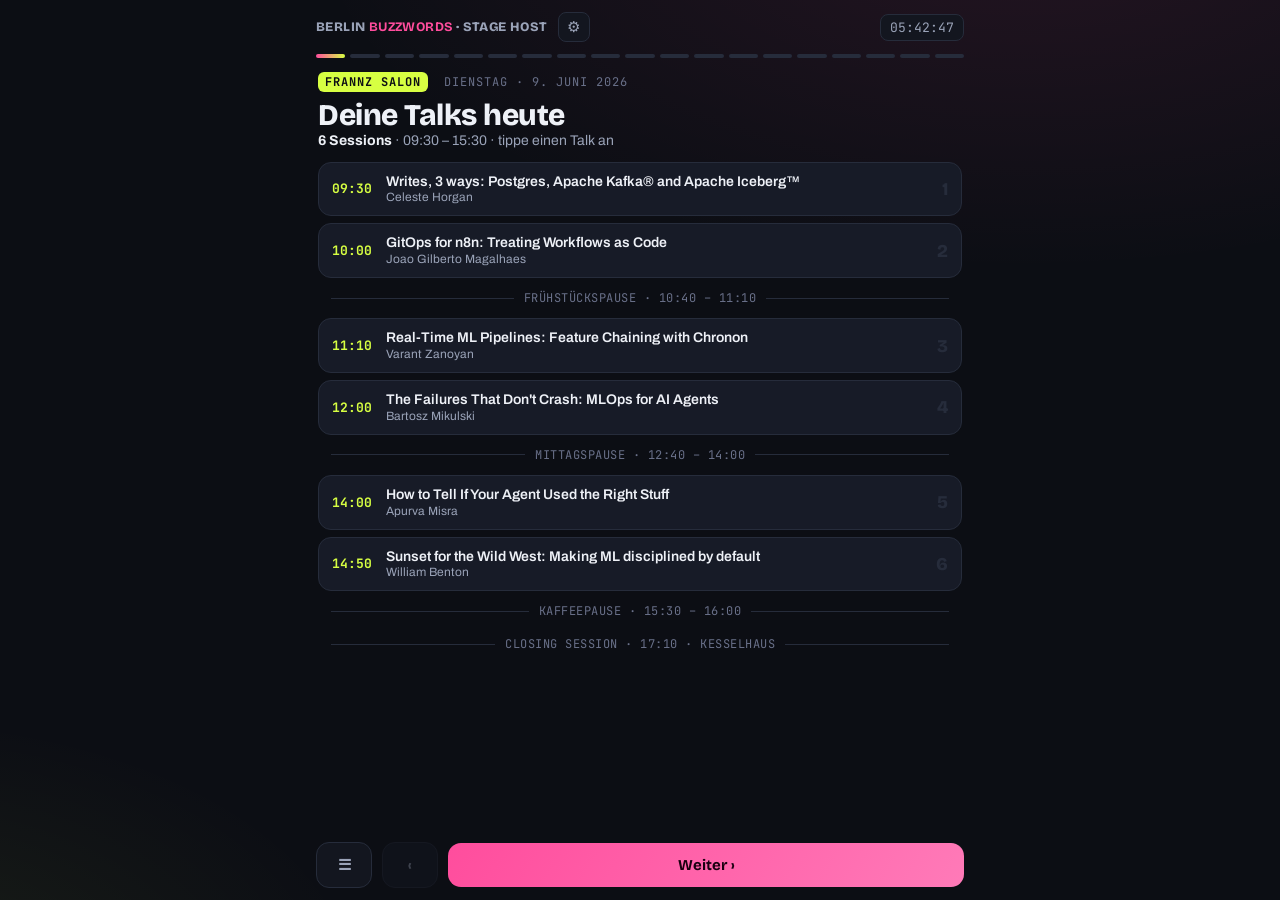
==== index.html @ 0025b85b "Add Stage Host page and PRD, deploy via GitHub Pages - index.html: Berlin Buzzwords Frannz Salon sta" ====
<!DOCTYPE html>
<html lang="de">
<head>
<meta charset="UTF-8">
<meta name="viewport" content="width=device-width, initial-scale=1.0, viewport-fit=cover">
<title>Stage Host · Frannz Salon · Di 9. Juni</title>
<link rel="preconnect" href="https://fonts.googleapis.com">
<link rel="preconnect" href="https://fonts.gstatic.com" crossorigin>
<link href="https://fonts.googleapis.com/css2?family=Bricolage+Grotesque:opsz,wght@12..96,500;12..96,700;12..96,800&family=Archivo:wght@400;500;600&family=JetBrains+Mono:wght@500;700&display=swap" rel="stylesheet">
<style>
  :root{
    --bg:#0c0e14;
    --bg2:#13161f;
    --card:#171b27;
    --line:#262c3b;
    --ink:#eef1f7;
    --mut:#9aa3b8;
    --dim:#697089;
    --accent:#d7ff42;      /* electric lime – time/active */
    --magenta:#ff4d9d;     /* buzzwords nod */
    --amber:#ffb22e;       /* 10 min cue */
    --red:#ff5a52;         /* 5 min / overrun */
    --green:#46e0a0;
    --shadow:0 24px 60px -20px rgba(0,0,0,.75);
  }
  *{box-sizing:border-box;margin:0;padding:0;-webkit-tap-highlight-color:transparent}
  html,body{height:100%}
  body{
    background:
      radial-gradient(1200px 600px at 80% -10%, rgba(255,77,157,.10), transparent 60%),
      radial-gradient(900px 500px at -10% 110%, rgba(215,255,66,.07), transparent 55%),
      var(--bg);
    color:var(--ink);
    font-family:"Archivo",system-ui,sans-serif;
    overflow:hidden;
    -webkit-font-smoothing:antialiased;
  }
  .app{height:100dvh;display:flex;flex-direction:column;max-width:680px;margin:0 auto;position:relative}

  /* top bar */
  .top{
    display:flex;align-items:center;gap:10px;
    padding:calc(env(safe-area-inset-top) + 12px) 16px 12px;
  }
  .brand{font-family:"Bricolage Grotesque";font-weight:800;letter-spacing:.4px;font-size:13px;color:var(--mut);text-transform:uppercase}
  .brand b{color:var(--magenta)}
  .clock{margin-left:auto;font-family:"JetBrains Mono";font-size:13px;color:var(--mut);background:var(--bg2);border:1px solid var(--line);padding:4px 9px;border-radius:8px}
  .gear{background:var(--bg2);border:1px solid var(--line);color:var(--mut);width:32px;height:30px;border-radius:8px;font-size:15px;cursor:pointer}
  .gear:active{transform:scale(.94)}

  /* progress dots */
  .rail{display:flex;gap:5px;padding:0 16px 8px}
  .rail .seg{flex:1;height:4px;border-radius:3px;background:var(--line);overflow:hidden;position:relative}
  .rail .seg.done{background:var(--mut)}
  .rail .seg.active{background:linear-gradient(90deg,var(--magenta),var(--accent))}

  /* stage */
  .stage{flex:1;position:relative;overflow:hidden}
  .slide{position:absolute;inset:0;padding:8px 18px 14px;display:flex;flex-direction:column;overflow-y:auto;
    opacity:0;transform:translateX(28px);pointer-events:none;transition:opacity .28s ease,transform .28s ease}
  .slide.show{opacity:1;transform:none;pointer-events:auto}
  .slide.left{transform:translateX(-28px)}

  .kicker{font-family:"JetBrains Mono";font-size:12px;letter-spacing:1px;text-transform:uppercase;color:var(--dim)}
  .kicker .pill{color:var(--bg);background:var(--accent);padding:2px 7px;border-radius:6px;font-weight:700;margin-right:8px}
  .kicker .ph{color:var(--magenta)}

  /* AGENDA */
  .agenda h1{font-family:"Bricolage Grotesque";font-weight:800;font-size:30px;line-height:1.02;margin:10px 0 2px;letter-spacing:-.5px}
  .agenda .sub{color:var(--mut);font-size:14px;margin-bottom:14px}
  .agenda .sub b{color:var(--ink)}
  .list{display:flex;flex-direction:column;gap:7px;padding-bottom:8px}
  .row{display:flex;align-items:center;gap:12px;background:var(--card);border:1px solid var(--line);border-radius:13px;padding:11px 13px;cursor:pointer;transition:border-color .15s,transform .08s}
  .row:active{transform:scale(.99)}
  .row .t{font-family:"JetBrains Mono";font-size:13px;color:var(--accent);min-width:42px;font-weight:700}
  .row .tt{font-size:14px;font-weight:600;line-height:1.2}
  .row .sp{font-size:12px;color:var(--mut)}
  .row .num{margin-left:auto;font-family:"Bricolage Grotesque";font-weight:800;font-size:18px;color:var(--line)}
  .row.now{border-color:var(--accent);box-shadow:0 0 0 1px var(--accent) inset}
  .row.now .num{color:var(--accent)}
  .brk{display:flex;align-items:center;gap:10px;padding:5px 13px;color:var(--dim);font-size:12px;font-family:"JetBrains Mono";text-transform:uppercase;letter-spacing:.5px}
  .brk::before,.brk::after{content:"";height:1px;background:var(--line);flex:1}
  .nowtag{margin-left:6px;font-family:"JetBrains Mono";font-size:10px;color:var(--bg);background:var(--magenta);padding:1px 6px;border-radius:20px;letter-spacing:.5px}

  /* OVERVIEW */
  .timeblock{font-family:"JetBrains Mono";font-weight:700;font-size:15px;color:var(--ink);margin-top:6px}
  .timeblock .dur{color:var(--mut);font-weight:500}
  .ov-title{font-family:"Bricolage Grotesque";font-weight:800;font-size:27px;line-height:1.05;letter-spacing:-.5px;margin:8px 0 14px}
  .spk{display:flex;align-items:center;gap:14px;background:var(--card);border:1px solid var(--line);border-radius:16px;padding:13px}
  .ava{width:74px;height:74px;border-radius:13px;object-fit:cover;background:var(--bg2);flex-shrink:0;border:1px solid var(--line)}
  .ava.ph{display:flex;align-items:center;justify-content:center;font-family:"Bricolage Grotesque";font-weight:800;font-size:26px;color:var(--magenta)}
  .spk .nm{font-family:"Bricolage Grotesque";font-weight:700;font-size:20px;line-height:1.05}
  .spk .rl{font-size:13px;color:var(--mut);margin-top:3px;line-height:1.25}
  .tags{display:flex;flex-wrap:wrap;gap:6px;margin-top:12px}
  .tag{font-size:11px;font-family:"JetBrains Mono";color:var(--mut);border:1px solid var(--line);border-radius:20px;padding:3px 9px}
  .startbox{margin-top:auto;padding-top:14px}
  .startlabel{font-size:12px;color:var(--dim);font-family:"JetBrains Mono";text-transform:uppercase;letter-spacing:1px}
  .starttime{font-family:"JetBrains Mono";font-weight:700;font-size:40px;line-height:1;margin-top:4px;letter-spacing:-1px}
  .starttime.live{color:var(--green)}
  .starttime.soon{color:var(--amber)}
  .starttime.done{color:var(--dim)}
  .starttime .u{font-size:18px;font-weight:500;color:var(--mut);letter-spacing:0}
  .startclock{font-family:"JetBrains Mono";font-size:14px;color:var(--mut);margin-top:6px}

  /* ANMODERATION */
  .anm-name{font-family:"Bricolage Grotesque";font-weight:700;font-size:18px;margin:8px 0 2px}
  .anm-name span{color:var(--magenta)}
  .script{background:var(--card);border:1px solid var(--line);border-left:3px solid var(--magenta);border-radius:14px;padding:18px 19px;font-size:23px;line-height:1.55;margin-top:10px}
  .script .sent{display:block;margin-bottom:9px}
  .script .hand{display:block;margin-top:14px;color:var(--accent);font-weight:700;font-size:24px}
  .anm-hint{margin-top:12px;font-size:12.5px;color:var(--mut);display:flex;gap:8px;align-items:flex-start;line-height:1.35}
  .anm-hint b{color:var(--ink)}
  .ttsbtn{display:inline-flex;align-items:center;gap:7px;margin-top:12px;background:var(--card);border:1px solid var(--line);color:var(--ink);font-family:"Bricolage Grotesque";font-weight:700;font-size:15px;padding:11px 17px;border-radius:11px;cursor:pointer}
  .ttsbtn:active{transform:scale(.98)}
  .ttsbtn.on{background:var(--magenta);border-color:var(--magenta);color:#1a0010}
  .ttsbtn:disabled{opacity:.5;cursor:default}

  /* COUNTDOWN */
  .cd-wrap{flex:1;display:flex;flex-direction:column;align-items:center;justify-content:center;text-align:center;gap:2px}
  .cd-for{font-size:14px;color:var(--mut);max-width:90%}
  .cd-for b{color:var(--ink)}
  .cd-time{font-family:"JetBrains Mono";font-weight:700;font-size:23vw;line-height:.92;letter-spacing:-2px;color:var(--green);transition:color .3s;cursor:pointer}
  .fstip{font-size:11px;color:var(--dim);font-family:"JetBrains Mono";letter-spacing:.5px;margin-top:2px}
  /* fullscreen speaker timer */
  .fs{position:fixed;inset:0;background:#04050a;display:none;flex-direction:column;align-items:center;justify-content:center;z-index:60;cursor:pointer}
  .fs.open{display:flex}
  .fs .num{font-family:"JetBrains Mono";font-weight:700;line-height:.86;font-size:42vw;letter-spacing:-4px;color:var(--green)}
  .fs .num.amber{color:var(--amber)}
  .fs .num.red{color:var(--red)}
  .fs .unit{font-family:"Bricolage Grotesque";font-weight:700;font-size:9vw;color:var(--mut);text-transform:uppercase;letter-spacing:6px;margin-top:1vw}
  .fs .sub{font-family:"JetBrains Mono";font-size:8vw;color:var(--dim);margin-top:4vw}
  .fs .hintc{position:absolute;bottom:calc(env(safe-area-inset-bottom) + 16px);font-size:12px;color:#262c3b;font-family:"JetBrains Mono";letter-spacing:1px}
  @media(min-width:520px){.fs .num{font-size:230px}.fs .unit{font-size:48px}.fs .sub{font-size:42px}}
  @media(min-width:520px){.cd-time{font-size:120px}}
  .cd-time.amber{color:var(--amber)}.cd-time.red{color:var(--red)}.cd-time.over{color:var(--red)}.cd-time.idle{color:var(--dim)}
  .cd-state{font-family:"JetBrains Mono";font-size:13px;letter-spacing:1px;text-transform:uppercase;color:var(--dim);min-height:18px}
  .cue{font-family:"JetBrains Mono";font-weight:700;font-size:14px;padding:6px 14px;border-radius:30px;margin-top:4px;min-height:0;opacity:0;transition:opacity .25s}
  .cue.on{opacity:1}
  .cue.c10{background:rgba(255,178,46,.15);color:var(--amber);border:1px solid var(--amber)}
  .cue.c5{background:rgba(255,90,82,.15);color:var(--red);border:1px solid var(--red)}
  .checklist{display:flex;gap:7px;flex-wrap:wrap;justify-content:center;margin-top:14px}
  .chk{font-size:12px;color:var(--mut);border:1px solid var(--line);background:var(--card);border-radius:20px;padding:6px 11px;cursor:pointer;transition:.12s}
  .chk:active{transform:scale(.96)}
  .chk.done{color:var(--green);border-color:var(--green);background:rgba(70,224,160,.08)}
  .chk.done::before{content:"✓ "}
  /* next-event footer */
  .nextbar{margin-top:14px;border-top:1px solid var(--line);padding-top:11px}
  .nextbar .lab{font-family:"JetBrains Mono";font-size:11px;letter-spacing:1px;text-transform:uppercase;color:var(--dim)}
  .nextbar .main{display:flex;align-items:baseline;gap:9px;margin-top:3px;flex-wrap:wrap}
  .nextbar .when{font-family:"JetBrains Mono";font-weight:700;font-size:16px;color:#ffffff;background:#1e2433;border:1px solid #323a4f;padding:4px 10px;border-radius:8px}
  .nextbar .when.brk{color:#fff;background:#7a1f4e;border-color:#a83a6e}
  /* speaker links */
  .links{display:flex;flex-wrap:wrap;gap:7px;margin-top:12px}
  .lnk{font-size:12.5px;color:var(--accent);text-decoration:none;border:1px solid var(--line);background:var(--card);border-radius:9px;padding:6px 11px}
  .lnk:active{transform:scale(.97)}
  /* end-time shift */
  .endshift{display:flex;align-items:center;gap:8px;margin-top:14px;font-size:12px;color:var(--mut);font-family:"JetBrains Mono"}
  .endshift button{width:36px;height:32px;border-radius:8px;border:1px solid var(--line);background:var(--card);color:var(--ink);font-size:16px;cursor:pointer}
  .endshift button:active{transform:scale(.95)}
  .endshift .eff{color:var(--ink);font-weight:700}
  .endshift .info{color:var(--amber)}
  .nextbar .desc{font-size:14px;color:var(--ink)}
  .nextbar .delta{font-family:"JetBrains Mono";font-size:12px;color:var(--mut)}
  .nextbar .after{font-size:12.5px;color:var(--mut);margin-top:4px}

  /* attendance */
  .att{display:flex;align-items:center;gap:8px;margin-top:10px;font-size:12px;color:var(--dim);font-family:"JetBrains Mono";text-transform:uppercase;letter-spacing:.5px}
  .att .opt{border:1px solid var(--line);border-radius:8px;padding:4px 10px;cursor:pointer;color:var(--mut);letter-spacing:0;text-transform:none;font-size:12px}
  .att .opt.sel{border-color:var(--accent);color:var(--accent);background:rgba(215,255,66,.07)}

  /* nav */
  .nav{display:flex;align-items:center;gap:10px;padding:10px 16px calc(env(safe-area-inset-bottom) + 12px)}
  .nav button{flex:1;background:var(--card);border:1px solid var(--line);color:var(--ink);font-family:"Bricolage Grotesque";font-weight:700;font-size:15px;padding:13px;border-radius:13px;cursor:pointer;transition:.1s;display:flex;align-items:center;justify-content:center;gap:7px}
  .nav button:active{transform:scale(.98)}
  .nav button.prev{flex:0 0 56px;color:var(--mut)}
  .nav button.next{background:linear-gradient(120deg,var(--magenta),#ff7ab8);border:none;color:#1a0010}
  .nav button:disabled{opacity:.35}
  .nav .home{flex:0 0 56px;background:var(--bg2);color:var(--mut)}

  /* settings sheet */
  .sheet{position:absolute;inset:0;background:rgba(6,7,11,.6);backdrop-filter:blur(4px);display:none;align-items:flex-end;z-index:30}
  .sheet.open{display:flex}
  .sheet .panel{width:100%;background:var(--bg2);border-top:1px solid var(--line);border-radius:20px 20px 0 0;padding:18px 20px calc(env(safe-area-inset-bottom) + 22px);box-shadow:var(--shadow)}
  .sheet h3{font-family:"Bricolage Grotesque";font-size:18px;margin-bottom:4px}
  .sheet p{font-size:13px;color:var(--mut);line-height:1.4;margin-bottom:14px}
  .offset{display:flex;align-items:center;gap:12px;justify-content:center}
  .offset button{width:48px;height:48px;border-radius:12px;border:1px solid var(--line);background:var(--card);color:var(--ink);font-size:22px;font-family:"JetBrains Mono";cursor:pointer}
  .offset .val{font-family:"JetBrains Mono";font-weight:700;font-size:26px;min-width:96px;text-align:center}
  .offset .val small{display:block;font-size:11px;color:var(--dim);font-weight:500;letter-spacing:.5px}
  .sheet .close{margin-top:16px;width:100%;padding:13px;border-radius:12px;border:none;background:var(--accent);color:#10130a;font-family:"Bricolage Grotesque";font-weight:700;font-size:15px;cursor:pointer}
  .sheet .reset{margin-top:8px;width:100%;padding:11px;border-radius:12px;border:1px solid var(--line);background:transparent;color:var(--mut);font-size:13px;cursor:pointer}
</style>
</head>
<body>
<div class="app">
  <div class="top">
    <div class="brand">Berlin <b>Buzzwords</b> · Stage Host</div>
    <button class="gear" id="gear" aria-label="Einstellungen">⚙</button>
    <div class="clock" id="clock">--:--:--</div>
  </div>
  <div class="rail" id="rail"></div>
  <div class="stage" id="stage"></div>
  <div class="nav">
    <button class="home" id="homeBtn" aria-label="Agenda">☰</button>
    <button class="prev" id="prevBtn" aria-label="Zurück">‹</button>
    <button class="next" id="nextBtn">Weiter ›</button>
  </div>

  <div class="sheet" id="sheet">
    <div class="panel">
      <h3>Programm-Versatz</h3>
      <p>Standard ist die geplante Uhrzeit aus dem Schedule. Läuft das Programm vor oder nach, kannst du hier alle Countdowns verschieben.</p>
      <div class="offset">
        <button id="offMinus">−</button>
        <div class="val"><span id="offVal">0</span> min<small id="offHint">nach Plan</small></div>
        <button id="offPlus">+</button>
      </div>
      <button class="close" id="closeSheet">Fertig</button>
      <button class="reset" id="resetState">Häkchen & Anwesenheit zurücksetzen</button>
    </div>
  </div>

  <div class="fs" id="fs">
    <div class="num" id="fsNum">–</div>
    <div class="unit" id="fsUnit">min</div>
    <div class="sub" id="fsSub"></div>
    <div class="hintc">tippen zum Schließen</div>
  </div>
</div>

<script>
/* ---------- DATA (Frannz Salon · Dienstag, 9. Juni 2026) ---------- */
const DAY = [2026,5,9]; // JS month 0-based -> Juni = 5
const AV = "https://program.berlinbuzzwords.de/media/avatars/";

const talks = [
  { n:1, start:"09:30", end:"09:50", type:"Short Talk",
    title:"Writes, 3 ways: Postgres, Apache Kafka\u00ae and Apache Iceberg\u2122",
    speaker:"Celeste Horgan", role:"Sr. OSS Developer Advocate & OSPO Lead \u00b7 Snowflake",
    tags:["Data Science","Scale","Store","Short Talk \u00b7 20 min"],
    photo:AV+"KVW9PZ_xJNiKyO.webp",
    url:"https://2026.berlinbuzzwords.de/session/writes-3-ways-postgres-apache-kafka-and-apache-iceberg/",
    intro:`Good morning, everyone, and welcome to the Frannz Salon! Great to see you bright and early. The best way to learn something new is to compare it to something you already know. Our first speaker does exactly that. She will look at three popular data tools \u2014 Postgres, Apache Kafka, and Apache Iceberg \u2014 and how each one writes data. Along the way, we will see how data storage has changed over the years. She leads open source work at Snowflake.`,
    hand:`Joining us from the open-source team at Snowflake, let's give a warm welcome to Celeste Horgan!`,
    links:[{l:"LinkedIn",u:"https://www.linkedin.com/in/celeste-horgan/"},{l:"Buzzwords-Profil",u:"https://2026.berlinbuzzwords.de/speaker/celeste-horgan/"},{l:"Talk-Seite",u:"https://2026.berlinbuzzwords.de/session/writes-3-ways-postgres-apache-kafka-and-apache-iceberg/"}],
    next:{kind:"talk", time:"10:00", desc:"Talk 2 \u00b7 Joao Gilberto Magalhaes", after:null} },

  { n:2, start:"10:00", end:"10:40", type:"Talk",
    title:"GitOps for n8n: Treating Workflows as Code",
    speaker:"Joao Gilberto Magalhaes", role:"Software Developer & DevOps / Platform Engineer",
    tags:["Operations","Scale","Talk \u00b7 40 min"],
    photo:AV+"BNZBWR_Tmph8m6.webp",
    url:"https://2026.berlinbuzzwords.de/session/gitops-for-n8n-treating-workflows-as-code/",
    intro:`Welcome back. Many teams build automation workflows by clicking around in a tool, then copy them by hand between systems. That makes changes hard to track. Our next speaker built an open source tool to fix this. It brings \u201cGitOps\u201d to n8n: you keep your workflows in Git, review them, and deploy them safely. He will show it live, with rollbacks and real lessons. He is a software developer and platform engineer.`,
    hand:`Straight from the world of platform engineering, the stage is yours, Joao Gilberto Magalhaes!`,
    links:[{l:"LinkedIn",u:"https://linkedin.com/in/byjg"},{l:"Buzzwords-Profil",u:"https://2026.berlinbuzzwords.de/speaker/joao-gilberto-magalhaes/"},{l:"Talk-Seite",u:"https://2026.berlinbuzzwords.de/session/gitops-for-n8n-treating-workflows-as-code/"}],
    next:{kind:"break", time:"10:40", desc:"Fr\u00fchst\u00fcckspause", brkEnd:"11:10",
          after:{time:"11:10", desc:"Talk 3 \u00b7 Varant Zanoyan"}} },

  { n:3, start:"11:10", end:"11:50", type:"Talk",
    title:"Real-Time ML Pipelines: Feature Chaining with Chronon",
    speaker:"Varant Zanoyan", role:"Co-Founder \u00b7 Zipline AI \u00b7 Chronon author",
    tags:["Data Science","Search","Stream","Talk \u00b7 40 min"],
    photo:AV+"EUZAP8_Epe70ar.webp",
    url:"https://2026.berlinbuzzwords.de/session/real-time-ml-pipelines-feature-chaining-with-chronon/",
    intro:`Our next talk is about speed. Modern machine learning needs fresh data in real time \u2014 often in less than a tenth of a second. That is very hard to do. Our speaker helped build Chronon, an open source platform made for exactly this. Using a search example, he will show how to mix embeddings with other data while keeping things fast. He spent more than ten years building data systems at Airbnb and Palantir, and now co-founded Zipline AI.`,
    hand:`Coming to us from Zipline AI, over to you, Varant Zanoyan!`,
    links:[{l:"Buzzwords-Profil",u:"https://2026.berlinbuzzwords.de/speaker/varant-zanoyan/"},{l:"Talk-Seite",u:"https://2026.berlinbuzzwords.de/session/real-time-ml-pipelines-feature-chaining-with-chronon/"}],
    next:{kind:"talk", time:"12:00", desc:"Talk 4 \u00b7 Bartosz Mikulski", after:null} },

  { n:4, start:"12:00", end:"12:40", type:"Talk",
    title:"The Failures That Don't Crash: MLOps for AI Agents",
    speaker:"Bartosz Mikulski", role:"Senior Data Engineer \u00b7 Start.io",
    tags:["Data Science","Operations","Talk \u00b7 40 min"],
    photo:AV+"FBBMGW_isrE4QY.webp",
    url:"https://2026.berlinbuzzwords.de/session/the-failures-that-dont-crash-mlops-for-ai-agents/",
    intro:`Welcome back from lunch! I hope you ate well. AI agents often fail in a quiet way: they give a confident answer that is simply wrong, and nothing crashes. Our next speaker takes four trusted ideas from large systems and shows how to use them with AI agents \u2014 like shadow testing and smarter circuit breakers. He is a Senior Data Engineer at Start.io and has written hundreds of articles on this topic.`,
    hand:`All the way from Start.io, please give it up for Bartosz Mikulski!`,
    links:[{l:"Blog",u:"https://mikulskibartosz.name"},{l:"LinkedIn",u:"https://www.linkedin.com/in/mikulskibartosz/"},{l:"Buzzwords-Profil",u:"https://2026.berlinbuzzwords.de/speaker/bartosz-mikulski/"},{l:"Talk-Seite",u:"https://2026.berlinbuzzwords.de/session/the-failures-that-dont-crash-mlops-for-ai-agents/"}],
    next:{kind:"break", time:"12:40", desc:"Mittagspause", brkEnd:"14:00",
          after:{time:"14:00", desc:"Talk 5 \u00b7 Apurva Misra"}} },

  { n:5, start:"14:00", end:"14:40", type:"Talk",
    title:"How to Tell If Your Agent Used the Right Stuff",
    speaker:"Apurva Misra", role:"ML Engineer & Founder \u00b7 Sentick",
    tags:["Data Science","Operations","Stories","Talk \u00b7 40 min"],
    photo:AV+"H798FW_8wZ5nd6.webp",
    url:"https://2026.berlinbuzzwords.de/session/how-to-tell-if-your-agent-used-the-right-stuff/",
    intro:`Our next talk stays with AI agents. Many \u201cagent failures\u201d are really context problems in disguise: the agent never saw the right information. Our speaker will show how to check what your agent actually used \u2014 with tracing, good test sets, and small probe questions. That way you can measure quality, not just guess. She is a machine learning engineer and the founder of Sentick.`,
    hand:`Joining us from Sentick, a big welcome for Apurva Misra!`,
    links:[{l:"LinkedIn",u:"https://www.linkedin.com/in/misraapurva/"},{l:"Buzzwords-Profil",u:"https://2026.berlinbuzzwords.de/speaker/apurva-misra/"},{l:"Talk-Seite",u:"https://2026.berlinbuzzwords.de/session/how-to-tell-if-your-agent-used-the-right-stuff/"}],
    next:{kind:"talk", time:"14:50", desc:"Talk 6 \u00b7 William Benton", after:null} },

  { n:6, start:"14:50", end:"15:30", type:"Talk",
    title:"Sunset for the Wild West: Making ML disciplined by default",
    speaker:"William Benton", role:"Software Engineer \u00b7 NVIDIA",
    tags:["Data Science","Operations","Scale","Talk \u00b7 40 min"],
    photo:AV+"V7EF3R_GZC4FA0.webp",
    url:"https://2026.berlinbuzzwords.de/session/sunset-for-the-wild-west-making-ml-disciplined-by-default/",
    intro:`This is our last talk here in the Frannz Salon today. Many machine learning tricks start as clever hacks that just happen to work. But building real, reliable systems needs more order than that. Our last speaker shares an open source stack that helps both researchers and infrastructure teams \u2014 and shows their goals are closer than they think. He is a software engineer at NVIDIA.`,
    hand:`Straight from the team at NVIDIA, let's hear it for William Benton!`,
    links:[{l:"LinkedIn",u:"https://www.linkedin.com/in/willbenton/"},{l:"Fediverse",u:"https://fedi.freevariable.com/@willb"},{l:"Buzzwords-Profil",u:"https://2026.berlinbuzzwords.de/speaker/william-benton/"},{l:"Talk-Seite",u:"https://2026.berlinbuzzwords.de/session/sunset-for-the-wild-west-making-ml-disciplined-by-default/"}],
    next:{kind:"break", time:"15:30", desc:"Kaffeepause", brkEnd:"16:00",
          after:{time:"17:10", desc:"Closing Session \u00b7 Kesselhaus"}} },
];

/* ---------- time helpers ---------- */
function hm(str){const [h,m]=str.split(":").map(Number);const d=new Date(DAY[0],DAY[1],DAY[2],h,m,0,0);return d;}
let offsetMin = 0; // schedule offset
function nowAdj(){ return new Date(Date.now() - offsetMin*60000); } // subtracting offset = "Programm läuft +X min später"
function fmtClock(d){return d.toLocaleTimeString("de-DE",{hour:"2-digit",minute:"2-digit",second:"2-digit"});}
function pad(n){return String(n).padStart(2,"0");}
function fmtHM(d){return pad(d.getHours())+":"+pad(d.getMinutes());}
function effEnd(t){return new Date(hm(t.end).getTime() + ((endShift[t.n]||0)*60000));}
function diffParts(ms){const s=Math.max(0,Math.round(ms/1000));return {m:Math.floor(s/60),s:s%60,neg:ms<0};}

/* ---------- state ---------- */
let slides = [];           // flat list {talkIdx, kind}
let cur = 0;
const att = {};            // attendance per talk n
const checks = {};         // checklist done per "n-key"
const endShift = {};       // per-talk end-time shift in minutes
let fsOpen = false;        // fullscreen speaker timer

function buildSlides(){
  slides = [{kind:"agenda"}];
  talks.forEach((t,i)=>{
    slides.push({kind:"overview",ti:i});
    slides.push({kind:"anmod",ti:i});
    slides.push({kind:"count",ti:i});
  });
}

/* ---------- rendering ---------- */
const stage=document.getElementById("stage");
const rail=document.getElementById("rail");

function render(){
  if(window.speechSynthesis) window.speechSynthesis.cancel();
  // rail
  rail.innerHTML="";
  slides.forEach((s,i)=>{
    const seg=document.createElement("div");
    seg.className="seg"+(i<cur?" done":"")+(i===cur?" active":"");
    rail.appendChild(seg);
  });
  // slide
  const s=slides[cur];
  let html="";
  if(s.kind==="agenda") html=renderAgenda();
  else if(s.kind==="overview") html=renderOverview(talks[s.ti]);
  else if(s.kind==="anmod") html=renderAnmod(talks[s.ti]);
  else if(s.kind==="count") html=renderCount(talks[s.ti]);
  stage.innerHTML=`<div class="slide show">${html}</div>`;
  bindSlide(s);
  document.getElementById("prevBtn").disabled = cur===0;
  const nb=document.getElementById("nextBtn");
  nb.textContent = cur>=slides.length-1 ? "Ende" : "Weiter ›";
  nb.disabled = cur>=slides.length-1;
}

function curState(){
  const n=nowAdj();
  // find current/next talk for agenda highlight
  let idx=-1;
  for(let i=0;i<talks.length;i++){
    if(n < hm(talks[i].end)){ idx=i; break; }
  }
  return {n, liveIdx:idx};
}

function renderAgenda(){
  const {n,liveIdx}=curState();
  let rows="";
  const breaksAfter={2:["Frühstückspause","10:40 – 11:10"],4:["Mittagspause","12:40 – 14:00"],6:["Kaffeepause","15:30 – 16:00"]};
  talks.forEach((t,i)=>{
    const isNow = (i===liveIdx);
    const tag = isNow ? `<span class="nowtag">${n>=hm(t.start)?'LÄUFT':'GLEICH'}</span>` : "";
    rows+=`<div class="row ${isNow?'now':''}" data-go="${1+i*3}">
      <div class="t">${t.start}</div>
      <div><div class="tt">${esc(t.title)}${tag}</div><div class="sp">${esc(t.speaker)}</div></div>
      <div class="num">${t.n}</div></div>`;
    if(breaksAfter[t.n]) rows+=`<div class="brk">${breaksAfter[t.n][0]} · ${breaksAfter[t.n][1]}</div>`;
  });
  rows+=`<div class="brk">Closing Session · 17:10 · Kesselhaus</div>`;
  return `<div class="agenda">
    <div class="kicker"><span class="pill">FRANNZ SALON</span> Dienstag · 9. Juni 2026</div>
    <h1>Deine Talks heute</h1>
    <div class="sub"><b>6 Sessions</b> · 09:30 – 15:30 · tippe einen Talk an</div>
    <div class="list">${rows}</div>
  </div>`;
}

function renderOverview(t){
  return `<div class="kicker"><span class="pill">TALK ${t.n}/8</span> ${esc(t.type)}</div>
    <div class="timeblock">${t.start} – ${t.end} <span class="dur">· Frannz Salon</span></div>
    <div class="ov-title">${esc(t.title)}</div>
    <div class="spk">
      <img class="ava" src="${t.photo}" alt="${esc(t.speaker)}"
           onerror="this.outerHTML='<div class=&quot;ava ph&quot;>${initials(t.speaker)}</div>'">
      <div><div class="nm">${esc(t.speaker)}</div><div class="rl">${esc(t.role)}</div></div>
    </div>
    <div class="tags">${t.tags.map(x=>`<span class="tag">${esc(x)}</span>`).join("")}</div>
    <div class="links">${t.links.map(x=>`<a class="lnk" href="${x.u}" target="_blank" rel="noopener">${esc(x.l)} ↗</a>`).join("")}</div>
    <div class="startbox">
      <div class="startlabel" id="ovlab">beginnt in</div>
      <div class="starttime" id="ovtime" data-start="${t.start}" data-end="${t.end}">– min</div>
      <div class="startclock">${t.start} Uhr</div>
    </div>`;
}

function renderAnmod(t){
  return `<div class="kicker">Anmoderation · <span class="ph">Talk ${t.n}</span></div>
    <div class="anm-name">${esc(t.title)} · <span>${esc(t.speaker)}</span></div>
    <div class="script">${splitSentences(t.intro).map(x=>`<span class="sent">${esc(x)}</span>`).join("")}<span class="hand">${esc(t.hand)}</span></div>
    <button class="ttsbtn" id="ttsBtn">🔊&nbsp;Vorlesen</button>
    <div class="anm-hint">🎤 <span><b>Vor dem Talk:</b> Mikro beim Audio-Engineer abholen, Laptop an HDMI anschließen, fragen wie viel Zeit für Q&amp;A geplant ist (ist in der Session-Zeit enthalten).</span></div>`;
}

function renderCount(t){
  const nx=t.next;
  let whenCls = nx.kind==="break" ? "brk" : "";
  let nextMain = `<span class="when ${whenCls}">${nx.time}</span><span class="desc">${esc(nx.desc)}${nx.brkEnd?` (bis ${nx.brkEnd})`:''}</span><span class="delta" id="nxdelta"></span>`;
  let afterLine = nx.after ? `<div class="after">danach ${nx.after.time} · ${esc(nx.after.desc)}</div>` : "";
  if(nx.kind==="event") afterLine = `<div class="after">Das war dein letzter Talk heute 🎉 — danke!</div>`;
  const aSel=att[t.n]||"";
  return `<div class="kicker">Restzeit · <span class="ph">Talk ${t.n}</span> · Ende geplant ${t.end}</div>
    <div class="cd-wrap">
      <div class="cd-for"><b>${esc(t.speaker)}</b> — ${esc(t.title)}</div>
      <div class="cd-time" id="cdtime" data-start="${t.start}" data-end="${t.end}">--:--</div>
      <div class="cd-state" id="cdstate"></div>
      <div class="fstip">↗ auf die Zeit tippen = Vollbild für den Speaker</div>
      <div class="cue" id="cue"></div>
      <div class="checklist">
        ${chk(t.n,"thank","Speaker gedankt")}
        ${chk(t.n,"archive","Fragen archiviert")}
      </div>
      <div class="att">Auslastung:
        <span class="opt ${aSel==='low'?'sel':''}" data-att="${t.n}" data-val="low">niedrig</span>
        <span class="opt ${aSel==='med'?'sel':''}" data-att="${t.n}" data-val="med">mittel</span>
        <span class="opt ${aSel==='full'?'sel':''}" data-att="${t.n}" data-val="full">voll</span>
      </div>
      <div class="endshift">Ende <span class="eff" id="effend">${t.end}</span>
        <button data-endn="${t.n}" data-dir="-1" aria-label="Ende minus 1 Minute">−1</button>
        <button data-endn="${t.n}" data-dir="1" aria-label="Ende plus 1 Minute">+1</button>
        <span class="info" id="endinfo"></span>
      </div>
    </div>
    <div class="nextbar">
      <div class="lab">Als Nächstes</div>
      <div class="main">${nextMain}</div>
      ${afterLine}
    </div>`;
}
function chk(n,key,label){const on=checks[n+"-"+key]?"done":"";return `<span class="chk ${on}" data-chk="${n}-${key}">${esc(label)}</span>`;}

/* ---------- live ticking ---------- */
function updateFs(t,st,en,n){
  const num=document.getElementById("fsNum"),unit=document.getElementById("fsUnit"),sub=document.getElementById("fsSub");
  if(!num) return;
  num.className="num";
  const rem=(n<st)?(en-st):(en-n);
  if(rem>0){
    const mins=Math.ceil(rem/60000),p=diffParts(rem);
    num.textContent=mins; unit.textContent="min"; sub.textContent=`${pad(p.m)}:${pad(p.s)}`;
    if(n>=st){const ml=rem/60000; if(ml<=5)num.classList.add("red"); else if(ml<=10)num.classList.add("amber");}
  } else {
    const o=diffParts(n-en);
    num.textContent="0"; num.classList.add("red"); unit.textContent="min"; sub.textContent=`+${pad(o.m)}:${pad(o.s)} über`;
  }
}

function resetTtsBtn(btn){if(btn){btn.classList.remove("on");btn.innerHTML="🔊&nbsp;Vorlesen";}}
function toggleTts(t,btn){
  const synth=window.speechSynthesis;
  if(!synth){btn.textContent="🔇 nicht verfügbar";btn.disabled=true;return;}
  if(synth.speaking){synth.cancel();resetTtsBtn(btn);return;}
  const u=new SpeechSynthesisUtterance(t.intro+"  "+t.hand);
  u.lang="en-US";u.rate=0.95;u.pitch=1;
  const v=synth.getVoices().find(x=>/^en[-_]/i.test(x.lang)||x.lang==="en");
  if(v)u.voice=v;
  u.onend=()=>resetTtsBtn(btn);
  u.onerror=()=>resetTtsBtn(btn);
  btn.classList.add("on");btn.innerHTML="⏹&nbsp;Stopp";
  synth.cancel();synth.speak(u);
}

function tick(){
  document.getElementById("clock").textContent=fmtClock(new Date());
  const s=slides[cur];
  const n=nowAdj();
  if(s.kind==="overview"){
    const t=talks[s.ti];
    const el=document.getElementById("ovtime"), lab=document.getElementById("ovlab");
    if(el){
      const st=hm(t.start), en=effEnd(t);
      el.className="starttime";
      if(n<st){const mins=Math.ceil((st-n)/60000);el.innerHTML=`${mins}<span class="u"> min</span>`;el.classList.add("soon");lab.textContent="beginnt in";}
      else if(n<en){const mins=Math.ceil((en-n)/60000);el.innerHTML=`${mins}<span class="u"> min</span>`;el.classList.add("live");lab.textContent="läuft · noch";}
      else{el.textContent="beendet";el.classList.add("done");lab.textContent="abgeschlossen";}
    }
  }
  if(s.kind==="count"){
    const t=talks[s.ti];
    const el=document.getElementById("cdtime");
    if(el){
      const st=hm(t.start), en=effEnd(t), sh=endShift[t.n]||0;
      const state=document.getElementById("cdstate"), cue=document.getElementById("cue");
      const ee=document.getElementById("effend"); if(ee) ee.textContent=fmtHM(en);
      const ei=document.getElementById("endinfo"); if(ei) ei.textContent= sh!==0?`(${sh>0?'+':''}${sh} min)`:"";
      el.className="cd-time";cue.className="cue";
      if(n<st){
        const ps=diffParts(st-n);
        el.textContent=`${pad(diffParts(en-st).m)}:00`;el.classList.add("idle");
        state.textContent=`Talk startet in ${pad(ps.m)}:${pad(ps.s)} (Plan)`;
      } else if(n<en){
        const left=en-n;const p=diffParts(left);
        el.textContent=`${pad(p.m)}:${pad(p.s)}`;
        const minLeft=left/60000;
        if(minLeft<=5){el.classList.add("red");cue.classList.add("on","c5");cue.textContent="🟥 5-Min-Karte zeigen";}
        else if(minLeft<=10){el.classList.add("amber");cue.classList.add("on","c10");cue.textContent="🟧 10-Min-Karte zeigen";}
        state.textContent="verbleibend";
      } else {
        const over=diffParts(n-en);
        el.textContent=`+${pad(over.m)}:${pad(over.s)}`;el.classList.add("over");
        state.textContent="ÜBER PLAN · bitte zum Schluss kommen";
        cue.classList.add("on","c5");cue.textContent="🔴 Session beenden & Speaker danken";
      }
      const dxEl=document.getElementById("nxdelta");
      if(dxEl){const nx=t.next;const d=Math.round((hm(nx.time)-en)/60000);dxEl.textContent= d>=0?`+${d} Min nach Talk-Ende`:`${d} Min – Überschneidung`;}
      if(fsOpen) updateFs(t,st,en,n);
    }
  }
}

/* ---------- interactions ---------- */
function bindSlide(s){
  stage.querySelectorAll("[data-go]").forEach(el=>el.onclick=()=>{cur=+el.dataset.go;render();});
  stage.querySelectorAll("[data-chk]").forEach(el=>el.onclick=()=>{const k=el.dataset.chk;checks[k]=!checks[k];el.classList.toggle("done");});
  stage.querySelectorAll("[data-att]").forEach(el=>el.onclick=()=>{
    const n=el.dataset.att; att[n]=el.dataset.val;
    el.parentElement.querySelectorAll(".opt").forEach(o=>o.classList.remove("sel"));el.classList.add("sel");
  });
  stage.querySelectorAll("[data-endn]").forEach(el=>el.onclick=()=>{
    const k=el.dataset.endn; endShift[k]=(endShift[k]||0)+parseInt(el.dataset.dir,10); tick();
  });
  const cdt=document.getElementById("cdtime"); if(cdt) cdt.onclick=()=>toggleFs(true);
  const ttsBtn=document.getElementById("ttsBtn"); if(ttsBtn){const t=talks[s.ti]; ttsBtn.onclick=()=>toggleTts(t,ttsBtn);}
  tick();
}
function go(d){if(fsOpen)return;const t=cur+d;if(t>=0&&t<slides.length){cur=t;render();}}
document.getElementById("nextBtn").onclick=()=>go(1);
document.getElementById("prevBtn").onclick=()=>go(-1);
document.getElementById("homeBtn").onclick=()=>{cur=0;render();};
document.addEventListener("keydown",e=>{
  if(e.key==="Escape"&&fsOpen){toggleFs(false);return;}
  if(fsOpen)return;
  if(e.key==="ArrowRight")go(1);
  else if(e.key==="ArrowLeft")go(-1);
  else if(e.key==="ArrowUp"){cur=0;render();}
});
// swipe
let sx=0;
stage.addEventListener("touchstart",e=>sx=e.touches[0].clientX,{passive:true});
stage.addEventListener("touchend",e=>{const dx=e.changedTouches[0].clientX-sx;if(Math.abs(dx)>55)go(dx<0?1:-1);},{passive:true});

/* settings */
const sheet=document.getElementById("sheet");
const fs=document.getElementById("fs");
function toggleFs(v){fsOpen=(v===undefined)?!fsOpen:v;fs.classList.toggle("open",fsOpen);if(fsOpen)tick();}
fs.onclick=()=>toggleFs(false);
document.getElementById("gear").onclick=()=>sheet.classList.add("open");
document.getElementById("closeSheet").onclick=()=>sheet.classList.remove("open");
sheet.onclick=e=>{if(e.target===sheet)sheet.classList.remove("open");};
function setOff(v){offsetMin=v;document.getElementById("offVal").textContent=(v>0?"+":"")+v;
  document.getElementById("offHint").textContent = v===0?"nach Plan":(v>0?"Programm läuft später":"Programm läuft früher");}
document.getElementById("offPlus").onclick=()=>setOff(offsetMin+1);
document.getElementById("offMinus").onclick=()=>setOff(offsetMin-1);
document.getElementById("resetState").onclick=()=>{for(const k in checks)delete checks[k];for(const k in att)delete att[k];for(const k in endShift)delete endShift[k];setOff(0);render();sheet.classList.remove("open");};

/* helpers */
function esc(s){return String(s).replace(/[&<>"]/g,c=>({"&":"&amp;","<":"&lt;",">":"&gt;",'"':"&quot;"}[c]));}
function splitSentences(txt){const m=txt.match(/[^.!?]+[.!?]+["”’']*/g);return m?m.map(s=>s.trim()):[txt];}
function initials(name){return name.split(" ").map(w=>w[0]).slice(0,2).join("").toUpperCase();}

/* boot */
buildSlides();
render();
setInterval(tick,1000);
tick();
</script>
</body>
</html>
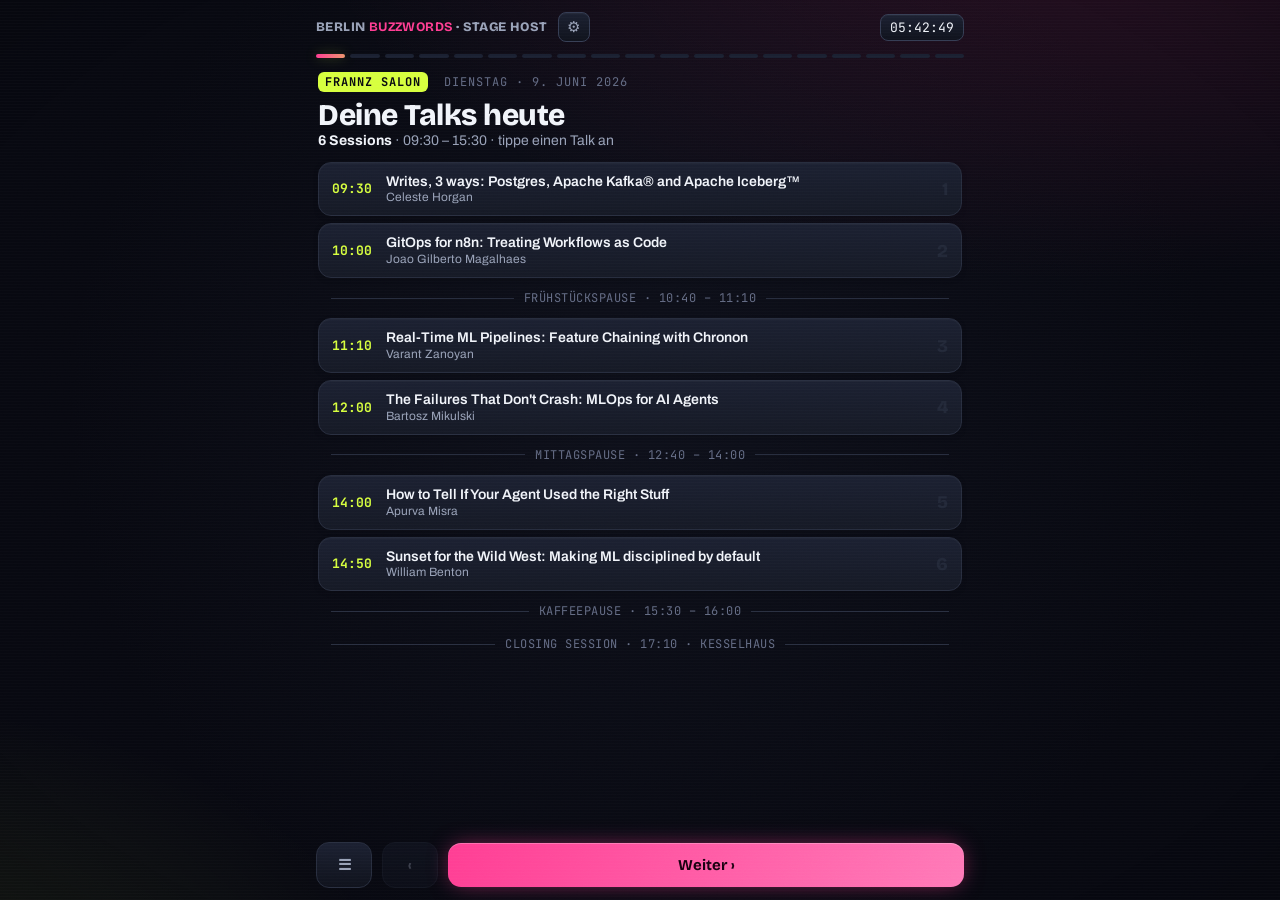
==== commit 43cd5f2e: "Design pass on Stage Host UI (frontend-design skill) Backstage broadcast-console aesthetic, CSS-only" ====
--- a/index.html
+++ b/index.html
@@ -9,26 +9,33 @@
 <link href="https://fonts.googleapis.com/css2?family=Bricolage+Grotesque:opsz,wght@12..96,500;12..96,700;12..96,800&family=Archivo:wght@400;500;600&family=JetBrains+Mono:wght@500;700&display=swap" rel="stylesheet">
 <style>
   :root{
-    --bg:#0c0e14;
-    --bg2:#13161f;
-    --card:#171b27;
-    --line:#262c3b;
-    --ink:#eef1f7;
-    --mut:#9aa3b8;
-    --dim:#697089;
-    --accent:#d7ff42;      /* electric lime – time/active */
-    --magenta:#ff4d9d;     /* buzzwords nod */
+    --bg:#070810;
+    --bg2:#0f121c;
+    --card:#151925;
+    --card2:#1b2031;
+    --line:#272d3e;
+    --line2:#353d54;
+    --ink:#f1f4fa;
+    --mut:#99a2b8;
+    --dim:#646c85;
+    --accent:#d7ff3e;      /* electric lime – live signal / active */
+    --accent-dim:#9cbf1d;
+    --magenta:#ff3d93;     /* buzzwords brand spark */
     --amber:#ffb22e;       /* 10 min cue */
-    --red:#ff5a52;         /* 5 min / overrun */
-    --green:#46e0a0;
-    --shadow:0 24px 60px -20px rgba(0,0,0,.75);
+    --red:#ff544c;         /* 5 min / overrun */
+    --green:#3fe39a;
+    --radius:16px;
+    --shadow:0 28px 70px -26px rgba(0,0,0,.85);
+    --glow-lime:0 0 0 1px rgba(215,255,62,.55), 0 0 24px -3px rgba(215,255,62,.42);
+    --glow-mag:0 0 22px -4px rgba(255,61,147,.55);
   }
   *{box-sizing:border-box;margin:0;padding:0;-webkit-tap-highlight-color:transparent}
   html,body{height:100%}
   body{
     background:
-      radial-gradient(1200px 600px at 80% -10%, rgba(255,77,157,.10), transparent 60%),
-      radial-gradient(900px 500px at -10% 110%, rgba(215,255,66,.07), transparent 55%),
+      radial-gradient(1300px 680px at 84% -14%, rgba(255,61,147,.14), transparent 60%),
+      radial-gradient(1000px 560px at -12% 112%, rgba(215,255,62,.09), transparent 55%),
+      radial-gradient(820px 820px at 50% 46%, rgba(38,45,66,.20), transparent 70%),
       var(--bg);
     color:var(--ink);
     font-family:"Archivo",system-ui,sans-serif;
@@ -189,6 +196,146 @@
   .offset .val small{display:block;font-size:11px;color:var(--dim);font-weight:500;letter-spacing:.5px}
   .sheet .close{margin-top:16px;width:100%;padding:13px;border-radius:12px;border:none;background:var(--accent);color:#10130a;font-family:"Bricolage Grotesque";font-weight:700;font-size:15px;cursor:pointer}
   .sheet .reset{margin-top:8px;width:100%;padding:11px;border-radius:12px;border:1px solid var(--line);background:transparent;color:var(--mut);font-size:13px;cursor:pointer}
+
+  /* ============================================================
+     BACKSTAGE BROADCAST CONSOLE — design pass (CSS only)
+     Atmosphere · depth · motion · escalating signal color
+     ============================================================ */
+
+  /* film grain + scanline + vignette — decorative, non-interactive */
+  body::before{
+    content:"";position:fixed;inset:0;z-index:9999;pointer-events:none;opacity:.045;
+    mix-blend-mode:overlay;
+    background-image:url("data:image/svg+xml,%3Csvg xmlns='http://www.w3.org/2000/svg' width='140' height='140'%3E%3Cfilter id='n'%3E%3CfeTurbulence type='fractalNoise' baseFrequency='0.85' numOctaves='3' stitchTiles='stitch'/%3E%3C/filter%3E%3Crect width='100%25' height='100%25' filter='url(%23n)'/%3E%3C/svg%3E");
+  }
+  body::after{
+    content:"";position:fixed;inset:0;z-index:9998;pointer-events:none;
+    background:
+      repeating-linear-gradient(0deg, rgba(255,255,255,.016) 0 1px, transparent 1px 3px),
+      radial-gradient(100% 100% at 50% 50%, transparent 60%, rgba(0,0,0,.4) 100%);
+  }
+
+  ::selection{background:var(--accent);color:#0a0d05}
+
+  /* slide enter — orchestrated reveal on every render */
+  .slide.show{animation:slideIn .44s cubic-bezier(.22,.85,.3,1) both}
+  @keyframes slideIn{from{opacity:0;transform:translateX(22px) scale(.985)}to{opacity:1;transform:none}}
+  .slide.show > *{animation:rise .5s cubic-bezier(.22,.85,.3,1) both}
+  .slide.show > *:nth-child(1){animation-delay:.04s}
+  .slide.show > *:nth-child(2){animation-delay:.10s}
+  .slide.show > *:nth-child(3){animation-delay:.16s}
+  .slide.show > *:nth-child(4){animation-delay:.22s}
+  .slide.show > *:nth-child(5){animation-delay:.28s}
+  .slide.show > *:nth-child(n+6){animation-delay:.32s}
+  @keyframes rise{from{opacity:0;transform:translateY(11px)}to{opacity:1;transform:none}}
+
+  /* top bar chrome — machined feel */
+  .brand b{color:var(--magenta);text-shadow:var(--glow-mag)}
+  .clock{background:linear-gradient(180deg,var(--card2),var(--bg2));border-color:var(--line2);
+    box-shadow:inset 0 1px 0 rgba(255,255,255,.04);color:var(--ink)}
+  .gear{background:linear-gradient(180deg,var(--card2),var(--bg2));border-color:var(--line2);
+    box-shadow:inset 0 1px 0 rgba(255,255,255,.04);transition:transform .08s,border-color .15s}
+  .gear:hover{border-color:var(--accent);color:var(--accent)}
+
+  /* progress rail — animated live segment */
+  .rail .seg{height:4px;background:#1a2031}
+  .rail .seg.done{background:linear-gradient(90deg,var(--accent-dim),var(--mut))}
+  .rail .seg.active{background:linear-gradient(90deg,var(--magenta),var(--accent));
+    background-size:220% 100%;animation:railShimmer 2.6s linear infinite;
+    box-shadow:0 0 12px -1px rgba(215,255,62,.5)}
+  @keyframes railShimmer{to{background-position:-220% 0}}
+
+  /* agenda rows — layered cards w/ staggered entrance + signal bar */
+  .agenda h1{background:linear-gradient(96deg,var(--ink) 58%,var(--accent));-webkit-background-clip:text;background-clip:text;-webkit-text-fill-color:transparent;color:transparent}
+  .row{position:relative;overflow:hidden;
+    background:linear-gradient(180deg,var(--card2),var(--card));
+    box-shadow:inset 0 1px 0 rgba(255,255,255,.03),0 2px 10px -6px rgba(0,0,0,.6);
+    transition:border-color .15s,transform .08s,box-shadow .2s}
+  .row:hover{border-color:var(--line2)}
+  .list > *{animation:rise .5s cubic-bezier(.22,.85,.3,1) both}
+  .list > *:nth-child(1){animation-delay:.06s}
+  .list > *:nth-child(2){animation-delay:.10s}
+  .list > *:nth-child(3){animation-delay:.14s}
+  .list > *:nth-child(4){animation-delay:.18s}
+  .list > *:nth-child(5){animation-delay:.22s}
+  .list > *:nth-child(6){animation-delay:.26s}
+  .list > *:nth-child(7){animation-delay:.30s}
+  .list > *:nth-child(n+8){animation-delay:.34s}
+  .row.now{border-color:var(--accent);box-shadow:var(--glow-lime),inset 0 1px 0 rgba(255,255,255,.05)}
+  .row.now::before{content:"";position:absolute;left:0;top:9px;bottom:9px;width:3px;border-radius:0 3px 3px 0;
+    background:linear-gradient(var(--accent),var(--magenta))}
+  .row .num{color:#222838}
+
+  /* "now" tag — recording-light pulse */
+  .nowtag{color:#1a0010;background:var(--magenta);box-shadow:var(--glow-mag);animation:pulseTag 2s ease-in-out infinite}
+  @keyframes pulseTag{0%,100%{box-shadow:0 0 0 0 rgba(255,61,147,0)}50%{box-shadow:0 0 16px -1px rgba(255,61,147,.7)}}
+
+  /* speaker / cards — depth */
+  .spk{background:linear-gradient(180deg,var(--card2),var(--card));box-shadow:var(--shadow),inset 0 1px 0 rgba(255,255,255,.03)}
+  .ava{box-shadow:0 6px 18px -8px rgba(0,0,0,.7)}
+  .ov-title{background:linear-gradient(94deg,var(--ink) 64%,var(--magenta));-webkit-background-clip:text;background-clip:text;-webkit-text-fill-color:transparent;color:transparent}
+  .tag{background:rgba(255,255,255,.015)}
+  .lnk{transition:border-color .15s,color .15s,transform .08s}
+  .lnk:hover{border-color:var(--accent);color:var(--accent)}
+
+  /* teleprompter script — the hero surface */
+  .script{background:linear-gradient(180deg,var(--card2),var(--card));border-left-width:3px;
+    box-shadow:var(--shadow),inset 0 1px 0 rgba(255,255,255,.03);position:relative;overflow:hidden}
+  .script::before{content:"";position:absolute;left:0;top:0;bottom:0;width:3px;
+    background:linear-gradient(var(--magenta),transparent);filter:blur(3px);opacity:.7}
+  .script .hand{text-shadow:0 0 22px rgba(215,255,62,.4)}
+  .ttsbtn{background:linear-gradient(180deg,var(--card2),var(--card));transition:transform .08s,border-color .15s,box-shadow .2s}
+  .ttsbtn:hover{border-color:var(--magenta)}
+  .ttsbtn.on{box-shadow:var(--glow-mag);animation:pulseTag 1.6s ease-in-out infinite}
+
+  /* countdown — the centerpiece; glow escalates with state */
+  .cd-time{text-shadow:0 0 34px rgba(63,227,154,.32);transition:color .3s,text-shadow .3s}
+  .cd-time.amber{text-shadow:0 0 34px rgba(255,178,46,.36)}
+  .cd-time.red,.cd-time.over{text-shadow:0 0 38px rgba(255,84,76,.42);animation:throb 1.1s ease-in-out infinite}
+  .cd-time.idle{text-shadow:none}
+  @keyframes throb{0%,100%{opacity:1}50%{opacity:.74}}
+  .cd-state{color:var(--mut)}
+  .cue.on{animation:cueIn .3s cubic-bezier(.22,.85,.3,1) both}
+  @keyframes cueIn{from{opacity:0;transform:translateY(5px)}to{opacity:1;transform:none}}
+
+  /* checklist / attendance toggles */
+  .chk{background:linear-gradient(180deg,var(--card2),var(--card));transition:.14s}
+  .chk:hover{border-color:var(--line2)}
+  .chk.done{box-shadow:0 0 0 1px rgba(63,227,154,.4),0 0 16px -6px rgba(63,227,154,.5)}
+  .att .opt.sel{box-shadow:0 0 14px -6px rgba(215,255,62,.6)}
+  .endshift button{background:linear-gradient(180deg,var(--card2),var(--card));transition:transform .08s,border-color .15s}
+  .endshift button:hover{border-color:var(--accent);color:var(--accent)}
+
+  /* next-up footer chips */
+  .nextbar .when{background:linear-gradient(180deg,#222a3c,#161b29);border-color:var(--line2);
+    box-shadow:inset 0 1px 0 rgba(255,255,255,.05)}
+  .nextbar .when.brk{background:linear-gradient(180deg,#7a1f4e,#5a153a);border-color:#a83a6e}
+
+  /* nav — primary as a lit "advance" key */
+  .nav button{background:linear-gradient(180deg,var(--card2),var(--card));transition:transform .1s,border-color .15s,box-shadow .2s}
+  .nav button:not(.next):hover{border-color:var(--line2)}
+  .nav button.next{position:relative;background:linear-gradient(120deg,var(--magenta),#ff7ab8);
+    box-shadow:var(--glow-mag),inset 0 1px 0 rgba(255,255,255,.25)}
+  .nav button.next:hover{box-shadow:0 0 26px -3px rgba(255,61,147,.7),inset 0 1px 0 rgba(255,255,255,.3)}
+  .nav .home{background:linear-gradient(180deg,var(--card2),var(--bg2))}
+
+  /* settings sheet + close key */
+  .sheet{background:rgba(4,5,11,.66)}
+  .sheet .panel{background:linear-gradient(180deg,#141826,var(--bg2))}
+  .sheet .close{box-shadow:var(--glow-lime)}
+  .offset button{background:linear-gradient(180deg,var(--card2),var(--card));transition:transform .08s,border-color .15s}
+  .offset button:hover{border-color:var(--accent);color:var(--accent)}
+
+  /* fullscreen speaker timer — vignette + big signal glow */
+  .fs{background:radial-gradient(120% 120% at 50% 42%, #0a0c14 0%, #04050a 70%)}
+  .fs .num{text-shadow:0 0 60px rgba(63,227,154,.4)}
+  .fs .num.amber{text-shadow:0 0 60px rgba(255,178,46,.4)}
+  .fs .num.red{text-shadow:0 0 70px rgba(255,84,76,.48);animation:throb 1.1s ease-in-out infinite}
+
+  /* respect reduced-motion */
+  @media (prefers-reduced-motion: reduce){
+    *,*::before,*::after{animation-duration:.001ms!important;animation-iteration-count:1!important;transition-duration:.01ms!important}
+  }
 </style>
 </head>
 <body>
